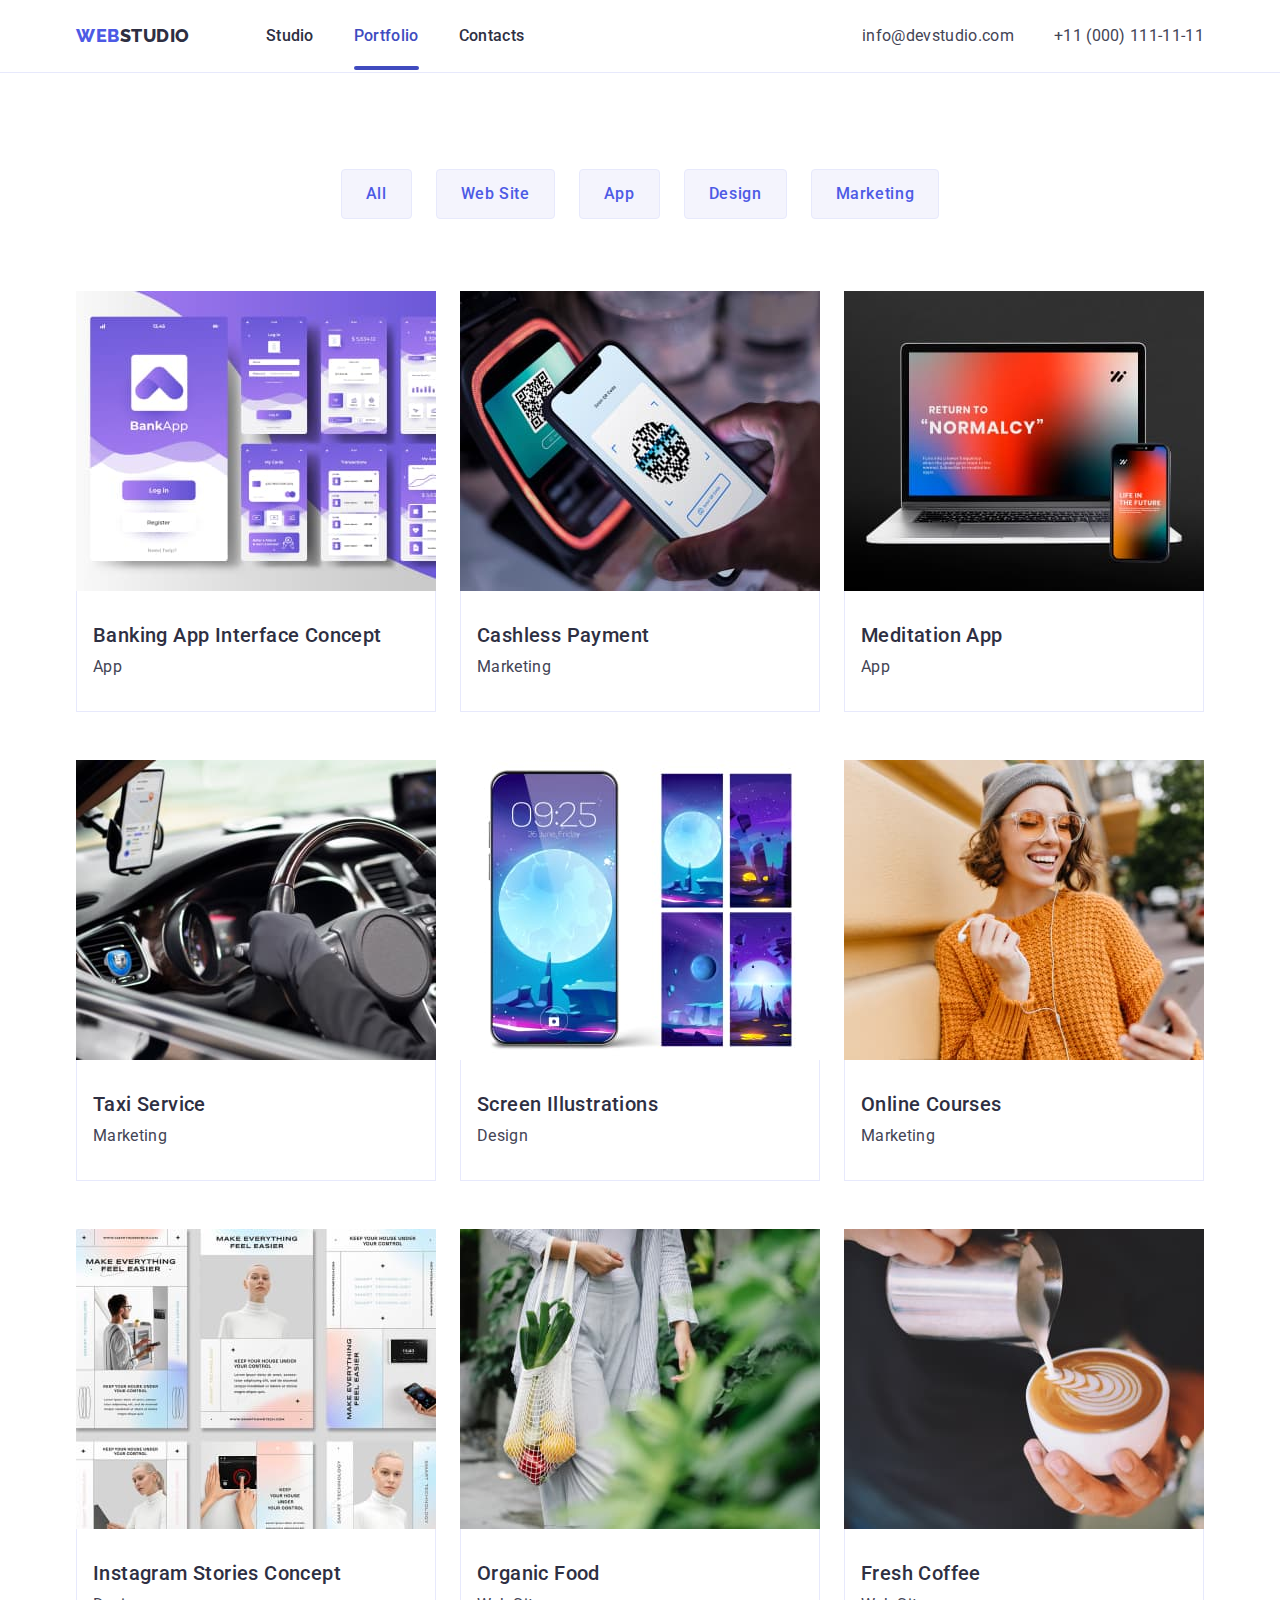
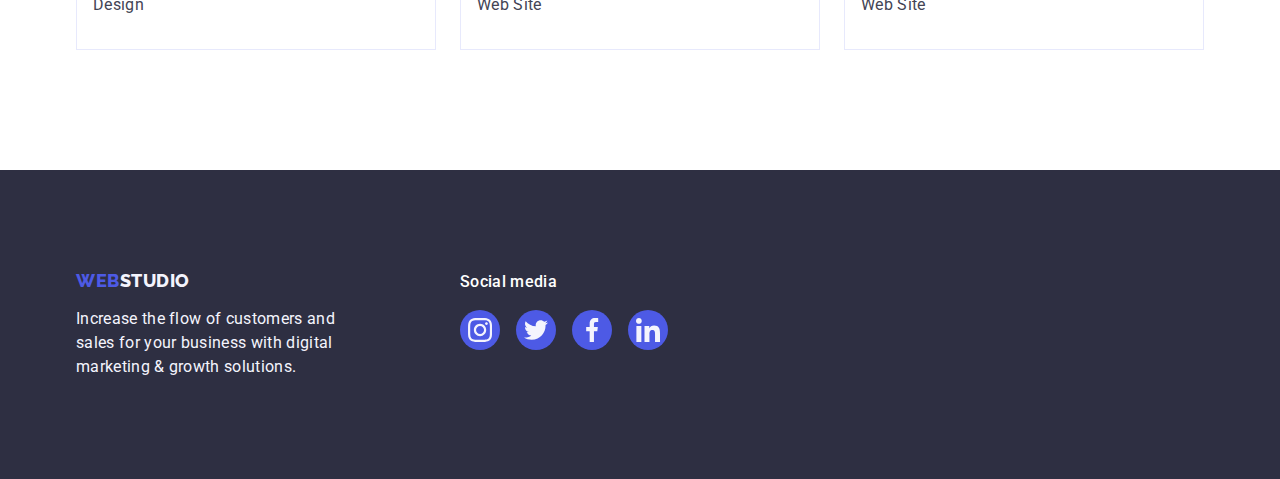
==== portfolio.html @ c29ea612 "initial" ====
<!DOCTYPE html>
<html lang="en">
  <head>
    <link
      rel="stylesheet"
      href="https://cdnjs.cloudflare.com/ajax/libs/modern-normalize/2.0.0/modern-normalize.min.css"
      integrity="sha512-4xo8blKMVCiXpTaLzQSLSw3KFOVPWhm/TRtuPVc4WG6kUgjH6J03IBuG7JZPkcWMxJ5huwaBpOpnwYElP/m6wg=="
      crossorigin="anonymous"
      referrerpolicy="no-referrer"
    />
    <link rel="preconnect" href="https://fonts.googleapis.com" />
    <link rel="preconnect" href="https://fonts.gstatic.com" crossorigin />
    <link
      href="https://fonts.googleapis.com/css2?family=Raleway:wght@100;200;300;400;500;600;700;800;900&family=Roboto:wght@100;300;400;500;700;900&display=swap"
      rel="stylesheet"
    />
    <link rel="preconnect" href="https://fonts.googleapis.com" />
    <link rel="preconnect" href="https://fonts.gstatic.com" crossorigin />
    <link
      href="https://fonts.googleapis.com/css2?family=Roboto:wght@100;300;400;500;700;900&display=swap"
      rel="stylesheet"
    />
    <link rel="stylesheet" href="./css/styles.css" />
    <meta charset="UTF-8" />
    <meta name="viewport" content="width=device-width, initial-scale=1.0" />
    <title>Document</title>
  </head>
  <body>
    <header class="header">
      <div class="headcon container">
        <nav class="nav">
          <a href="./portfolio.html" class="nav-logo link"
            >Web<span class="span">Studio</span></a
          >
          <ul class="list">
            <li class="nav-list-item">
              <a href="./index.html" class="nav-link-list link">Studio</a>
            </li>
            <li>
              <a href="./portfolio.html" class="active nav-link-list link"
                >Portfolio</a
              >
            </li>
            <li><a href="" class="nav-link-list link ">Contacts</a></li>
          </ul>
        </nav>
        <address class="address">
          <ul class="list">
            <li class="contact">
              <a href="mailto:info@devstudio.com" class="address-list link"
                >info@devstudio.com</a
              >
            </li>
            <li class="contact">
              <a href="tel:+110001111111" class="address-list link"
                >+11 (000) 111-11-11</a
              >
            </li>
          </ul>
        </address>
      </div>
    </header>
    <main>
      <section class="section-p">
        <div class="container">
          <h1 class="visually-hidden">it can not be empty</h1>

          <ul class="list-p">
            <li><button type="button" class="pbutton">All</button></li>
            <li><button type="button" class="pbutton">Web Site</button></li>
            <li><button type="button" class="pbutton">App</button></li>
            <li><button type="button" class="pbutton">Design</button></li>
            <li><button type="button" class="pbutton">Marketing</button></li>
          </ul>

          <ul class="list-p-two">
            <li class="list-p-two-item">
              <a href="" class="port link">
                <div class="card-image">
                  <img
                  src="./images/pimg1.jpg"
                  alt="image"
                  width="360"
                  class="display"
                />
                <p class="card-desc">14 Stylish and User-Friendly App Design Concepts · Task Manager App · Calorie Tracker App · Exotic Fruit Ecommerce App · Cloud Storage App</p>
                </div>
                
                <div class="list-p-two-con">
                  <h2 class="section-list">Banking App Interface Concept</h2>
                  <p class="section-par">App</p>
                </div>
              </a>
            </li>
            <li class="list-p-two-item">
              <a href="" class="port link">
                <div class="card-image">
                  <img
                  src="./images/pimg2.jpg"
                  alt="image"
                  width="360"
                  class="display"
                />
                <p class="card-desc">14 Stylish and User-Friendly App Design Concepts · Task Manager App · Calorie Tracker App · Exotic Fruit Ecommerce App · Cloud Storage App</p>
                
                </div>
                
                <div class="list-p-two-con">
                  <h2 class="section-list">Cashless Payment</h2>
                  <p class="section-par">Marketing</p>
                </div>
              </a>
            </li>
            <li class="list-p-two-item">
              <a href="" class="port link">
                <div class="card-image">
                  <img
                  src="./images/pimg3.jpg"
                  alt="image"
                  width="360"
                  class="display"
                />
                <p class="card-desc">14 Stylish and User-Friendly App Design Concepts · Task Manager App · Calorie Tracker App · Exotic Fruit Ecommerce App · Cloud Storage App</p>
                
                </div>
                
                <div class="list-p-two-con">
                  <h2 class="section-list">Meditation App</h2>
                  <p class="section-par">App</p>
                </div>
              </a>
            </li>
            <li class="list-p-two-item">
              <a href="" class="port link">
                <div class="card-image">
                  <img
                  src="./images/pimg4.jpg"
                  alt="image"
                  width="360"
                  class="display"
                />
                <p class="card-desc">14 Stylish and User-Friendly App Design Concepts · Task Manager App · Calorie Tracker App · Exotic Fruit Ecommerce App · Cloud Storage App</p>
                
                </div>
                <div class="list-p-two-con">
                  <h2 class="section-list">Taxi Service</h2>
                  <p class="section-par">Marketing</p>
                </div>
              </a>
            </li>
            <li class="list-p-two-item">
              <a href="" class="port link">
                <div class="card-image">
                  <img
                  src="./images/pimg5.jpg"
                  alt="image"
                  width="360"
                  class="display"
                />
                <p class="card-desc">14 Stylish and User-Friendly App Design Concepts · Task Manager App · Calorie Tracker App · Exotic Fruit Ecommerce App · Cloud Storage App</p>
                
                </div>
                <div class="list-p-two-con">
                  <h2 class="section-list">Screen Illustrations</h2>
                  <p class="section-par">Design</p>
                </div>
              </a>
            </li>
            <li class="list-p-two-item">
              <a href="" class="port link">
                <div class="card-image">
                  <img
                  src="./images/pimg6.jpg"
                  alt="image"
                  width="360"
                  class="display"
                />
                <p class="card-desc">14 Stylish and User-Friendly App Design Concepts · Task Manager App · Calorie Tracker App · Exotic Fruit Ecommerce App · Cloud Storage App</p>
                
                </div>
                <div class="list-p-two-con">
                  <h2 class="section-list">Online Courses</h2>
                  <p class="section-par">Marketing</p>
                </div>
              </a>
            </li>
            <li class="list-p-two-item">
              <a href="" class="port link">
                <div class="card-image">
                  <img
                  src="./images/pimg7.jpg"
                  alt="image"
                  width="360"
                  class="display"
                />
                <p class="card-desc">14 Stylish and User-Friendly App Design Concepts · Task Manager App · Calorie Tracker App · Exotic Fruit Ecommerce App · Cloud Storage App</p>
                
                </div>
                <div class="list-p-two-con">
                  <h2 class="section-list">Instagram Stories Concept</h2>
                  <p class="section-par">Design</p>
                </div>
              </a>
            </li>
            <li class="list-p-two-item">
              <a href="" class="port link">
                <div class="card-image">
                  <img
                  src="./images/pimg8.jpg"
                  alt="image"
                  width="360"
                  class="display"
                />
                <p class="card-desc">14 Stylish and User-Friendly App Design Concepts · Task Manager App · Calorie Tracker App · Exotic Fruit Ecommerce App · Cloud Storage App</p>
                
                </div>
                <div class="list-p-two-con">
                  <h2 class="section-list">Organic Food</h2>
                  <p class="section-par">Web Site</p>
                </div>
              </a>
            </li>
            <li class="list-p-two-item">
              <a href="" class="port link">
                <div class="card-image">
                  <img
                  src="./images/pimg9.jpg"
                  alt="image"
                  width="360"
                  class="display"
                />
                <p class="card-desc">14 Stylish and User-Friendly App Design Concepts · Task Manager App · Calorie Tracker App · Exotic Fruit Ecommerce App · Cloud Storage App</p>
                
                </div>
                <div class="list-p-two-con">
                  <h2 class="section-list">Fresh Coffee</h2>
                  <p class="section-par">Web Site</p>
                </div>
              </a>
            </li>
          </ul>
        </div>
      </section>
    </main>
    <footer class="foter">
        <div class="container">
          <div class="footer-wrap">
            <a href="./index.html" class="nav-logo link footer-link"
              >Web<span class="span-foter">Studio</span></a
            >
            <p class="foter-par">
              Increase the flow of customers and sales for your business with
              digital marketing & growth solutions.
            </p>
          </div>
          
          <div>
            <p class="footer-socmed">Social media</p>
            <ul class="footer-socmed-list">
              <!-- Insta -->
              <li class="footer-socmed-items">
                <a href="" class="footer-socmed-listitems-link">
                  <svg
                    class="socmed-svg"
                    xmlns="http://www.w3.org/2000/svg"
                    width="24"
                    height="24"
                  >
                  <use href="./images/icons.svg#foot-insta"></use>
                  </svg>
                </a>
              </li>
  
              <!-- Twitter -->
              <li class="footer-socmed-items">
                <a href="" class="footer-socmed-listitems-link">
                  <svg
                    class="socmed-svg"
                    xmlns="http://www.w3.org/2000/svg"
                    width="24"
                    height="24"
                  >
                  <use href="./images/icons.svg#foot-twit"></use>
                  </svg>
                </a>
              </li>
  
              <!-- facebook -->
              <li class="footer-socmed-items">
                <a href="" class="footer-socmed-listitems-link">
                  <svg
                    class="socmed-svg"
                    xmlns="http://www.w3.org/2000/svg"
                    width="24"
                    height="24"
                  >
                  <use href="./images/icons.svg#foot-fb"></use>
                  </svg>
                </a>
              </li>
  
              <!-- linkedin -->
              <li class="footer-socmed-items">
                <a href="" class="footer-socmed-listitems-link">
                  <svg
                    class="socmed-svg"
                    xmlns="http://www.w3.org/2000/svg"
                    width="24"
                    height="24"
                  >
                  <use href="./images/icons.svg#foot-link"></use>
                  </svg>
                </a>
              </li>  
  
            </ul>
          </div>
        </div>
      </footer>
  </body>
</html>
---- css/styles.css ----
:root {
  --blue: #4d5ae5;
  --grey: #2e2f42;
  --secbgcolor: #2e2f42;
  --parcolor: #434455;
  --fotcolor: #f4f4fd;
  --white: #fff;
}
* {
  box-sizing: border-box;
  margin: 0;
  padding: 0;
}
body {
  font-family: 'Roboto', sans-serif;
  color: #434455;
  background-color: #ffffff;
}
.h-shadow {
  box-shadow: 0px 2px 1px rgba(46, 47, 66, 0.08),
    0px 1px 1px rgba(46, 47, 66, 0.16), 0px 1px 6px rgba(46, 47, 66, 0.08);
}
.nav-logo {
  font-family: 'Raleway', sans-serif;
  font-weight: 800;
  font-size: 18px;
  line-height: 1.17;
  letter-spacing: 0.03em;
  text-transform: uppercase;
  color: var(--blue);
  margin-right: 76px;
}
.headcon {
  display: flex;
  justify-content: space-between;
  height: 72px;
}
.link {
  text-decoration: none;
}
.span {
  color: #2e2f42;
}
.list {
  list-style: none;
  display: flex;
  gap: 40px;
}
.nav-link-list {
  font-weight: 500;
  font-size: 16px;
  color: var(--grey);
  line-height: 1.5;
  letter-spacing: 0.02em;
  padding: 24px 0 24px;
}
.nav-link-list:hover {
  color: #404bbf;
}
.nav-link-list:focus {
  color: #404bbf;
}
.address {
  font-style: normal;
}
.address-list {
  line-height: 1.5;
  letter-spacing: 0.02em;
  color: #434455;
}
.address-list:hover {
  color: #404bbf;
}
.address-list:focus {
  color: #404bbf;
}
.sectionone {
  background-color: var(--secbgcolor);
  padding: 188px 0;
  margin: 0 auto;
  max-width: 1440px;
  background-image: linear-gradient(
      rgba(46, 47, 66, 0.7),
      rgba(46, 47, 66, 0.7)
    ),
    url(../images/people-office.jpg);
  background-repeat: no-repeat;
  background-position: center;
  background-size: cover;
}
.list-svg {
  display: flex;
  align-items: center;
  justify-content: center;
  height: 112px;
  background-color: #f4f4fd;
  border-radius: 4px;
  margin-bottom: 8px;
}
.section-header {
  font-size: 56px;
  line-height: 1.07;
  text-align: center;
  letter-spacing: 0.02em;
  color: #ffffff;
  max-width: 496px;
  margin: 0 auto 48px;
}
.button {
  background-color: #4d5ae5;
  font-family: 'Roboto', sans-serif;
  font-weight: 500;
  font-size: 16px;
  line-height: 1.5;
  letter-spacing: 0.04em;
  color: #ffffff;
  cursor: pointer;
  display: block;
  min-width: 169px;
  height: 56px;
  border: none;
  border-radius: 4px;
  margin: 0 auto;
  transition: background-color 250ms cubic-bezier(0.4, 0, 0.2, 1);
}
.pbutton {
  font-family: 'Roboto', sans-serif;
  font-weight: 500;
  font-size: 16px;
  line-height: 1.5;
  letter-spacing: 0.04em;
  color: var(--blue);
  background-color: var(--fotcolor);
  cursor: pointer;
  padding: 12px 24px;
  border: 1px solid #e7e9fc;
  border-radius: 4px;
  /* hw5 */
  transition: color 250ms cubic-bezier(0.4, 0, 0.2, 1),
    background-color 250ms cubic-bezier(0.4, 0, 0.2, 1),
    border-color 250ms cubic-bezier(0.4, 0, 0.2, 1),
    box-shadow 250ms cubic-bezier(0.4, 0, 0.2, 1);
}
.button:hover {
  background-color: #404bbf;
}
.button:focus {
  background-color: #404bbf;
}
/* .card-section {
  box-shadow: 0px 1px 6px rgba(46, 47, 66, 0.08),
    0px 1px 1px rgba(46, 47, 66, 0.16), 0px 2px 1px rgba(46, 47, 66, 0.8);
    border-radius: 0px 0px 4px 4px;
} */
.social-media {
  display: flex;
  justify-content: center;
  gap: 24px;
}
.section-list {
  font-weight: 500;
  font-size: 20px;
  line-height: 1.2;
  letter-spacing: 0.02em;
  color: var(--secbgcolor);
  margin-bottom: 8px;
  text-align: left;
}
.section-par {
  font-size: 16px;
  line-height: 1.5;
  letter-spacing: 0.02em;
  color: var(--parcolor);
  text-align: left;
  text-transform: capitalize;
}
.section-c-head {
  font-size: 36px;
  line-height: 1.11;
  text-align: center;
  letter-spacing: 0.02em;
  text-transform: capitalize;
  color: var(--secbgcolor);
  margin-bottom: 72px;
}
.section-c-item {
  width: calc((100% - 48px) / 3);
}
.section-d {
  background-color: #f4f4fd;
  padding: 120px 0;
}
.section-d-list {
  background-color: #ffffff;
  width: calc((100% - 72px) / 4);
  border-radius: 0px 0px 4px 4px;
  /* h4 */
  box-shadow: 0px 1px 6px rgba(46, 47, 66, 0.08),
    0px 1px 1px rgba(46, 47, 66, 0.16), 0px 2px 1px rgba(46, 47, 66, 0.08);
}
.socmed {
  width: 40px;
  height: 40px;
  list-style: none;
}
.socmed-link {
  width: 100%;
  height: 100%;
  background-color: var(--blue);
  border-radius: 50%;
  display: flex;
  align-items: center;
  justify-content: center;
  /* hw5 */
  transition: background-color 250ms cubic-bezier(0.4, 0, 0.2, 1);
}
.socmed-link:hover {
  background-color: #404bbf;
}
.socmed-link:focus {
  background-color: #404bbf;
}
.socmed-svg {
  fill: var(--fotcolor);
}
/* section5 */
.customers {
  padding: 120px 0;
}
.cust-header {
  font-size: 36px;
  line-height: 1.11;
  color: var(--grey);
  margin-bottom: 72px;
}
.cust-list {
  display: flex;
  gap: 24px;
  list-style: none;
}
.cust-list-item {
  width: calc((100% - 120px) / 6);
  height: 88px;
}
.cust-list-link {
  width: 100%;
  height: 100%;
  border: 1px solid #8e8f99;
  border-radius: 4px;
  display: flex;
  align-items: center;
  justify-content: center;
  color: #8e8f99;
  /* h5 */
  transition: border-color 250ms cubic-bezier(0.4, 0, 0.2, 1),
    color 250ms cubic-bezier(0.4, 0, 0.2, 1);
}
.cust-list-link:hover,
.cust-list-link:focus {
  border-color: #404bbf;
  color: #404bbf;
}
.cust-svg {
  fill: currentColor;
}
/* footer */
/* hw4 */
.footer-wrap {
  margin-right: 120px;
}
.footer-socmed {
  font-weight: 500;
  font-size: 16px;
  line-height: 1.5;
  letter-spacing: 0.02em;
  color: var(--white);
  margin-bottom: 16px;
}
.footer-socmed-list {
  display: flex;
  gap: 16px;
  list-style: none;
}
.footer-socmed-items {
  width: 40px;
  height: 40px;
}
.footer-socmed-listitems-link {
  width: 100%;
  height: 100%;
  background-color: var(--blue);
  border-radius: 50%;
  display: flex;
  align-items: center;
  justify-content: center;
  transition: background-color 250ms cubic-bezier(0.4, 0, 0.2, 1);
}
.footer-socmed-listitems-link:hover,
.footer-socmed-listitems-link:focus {
  background-color: #31d0aa;
}
/* .foot-socmed-svg{
  fill: var(--fotcolor);
} */
.foter {
  background-color: var(--grey);
  padding: 100px 0;
}
.foter > .container {
  display: flex;
  align-items: baseline;
}
.span-foter {
  color: #f4f4fd;
}
.foter-par {
  line-height: 1.5;
  color: var(--fotcolor);
  letter-spacing: 0.02em;
  max-width: 264px;
}
.pbutton:hover,
.pbutton:focus {
  color: #ffffff;
  background-color: #404bbf;
  border: 1px solid transparent;
  box-shadow: 0px 3px 1px rgba(0, 0, 0, 0.1), 0px 2px 1px rgba(0, 0, 0, 0.08),
    0px 2px 2px rgba(0, 0, 0, 0.12);
}
.port.link {
  display: block;
}
.port.link:hover,
.port.link:focus {
  box-shadow: 0px 1px 6px rgba(46, 47, 66, 0.08),
    0px 1px 1px rgba(46, 47, 66, 0.16), 0px 2px 1px rgba(46, 47, 66, 0.08);
    
}
.display {
  display: block;
}
.header {
  border-bottom: 1px solid #e7e9fc;
}
.container {
  /* display: flex; */
  width: 1158px;
  margin: 0 auto;
  padding: 0 15px;
}
.nav,
.address {
  display: flex;
  align-items: center;
}
.sectiontwo {
  padding: 120px 0;
}
.listabout {
  list-style: none;
  display: flex;
  gap: 24px;
}
.section-par-team {
  font-size: 16px;
  line-height: 1.5;
  letter-spacing: 0.02em;
  color: var(--parcolor);
  text-align: center;
}
.listabout .section-par {
  font-size: 16px;
  line-height: 1.5;
  letter-spacing: 0.02em;
  color: var(--parcolor);
  text-align: left;
  /* text-align: center; */
}
.visually-hidden {
  position: absolute;
  width: 1px;
  height: 1px;
  margin: -1px;
  border: 0;
  padding: 0;
  white-space: nowrap;
  clip-path: inset(100%);
  clip: rect(0 0 0 0);
  overflow: hidden;
  outline: 0;
  outline-offset: 0;
}
.list-item {
  /* margin-right: 24px;    */
  width: calc((100% - 72px) / 4);
}
.section-c {
  padding: 120px;
}
.section-c-item {
  width: calc((100% - 48px) / 3);
}
.section-d-header {
  text-align: center;
  margin-bottom: 8px;
}
.section-d-item {
  padding: 32px 0;
}
.footer-link {
  display: inline-block;
  margin-bottom: 16px;
}
.section-p {
  padding-top: 96px;
  padding-bottom: 120px;
}
.list-p {
  list-style: none;
  display: flex;
  justify-content: center;
  margin-bottom: 72px;
  gap: 24px;
}
.list-p-two {
  list-style: none;
  display: flex;
  flex-wrap: wrap;
  column-gap: 24px;
  row-gap: 48px;
}
.list-p-two-item {
  width: calc((100% - 48px) / 3);
}
.list-p-two-con {
  padding: 32px 16px;
  border: 1px solid #e7e9fc;
  border-top: none;
}
.foterlink {
  line-height: 1.5;
  display: inline-block;
  letter-spacing: 0.02em;
  max-width: 264px;
  margin-bottom: 16px;
}
/* HW5 */
.active.link {
  color: #404bbf;
  position: relative;
  transition: color 250ms cubic-bezier(0.4, 0, 0.2, 1);
}

.active::after {
  content: '';
  position: absolute;
  left: 0;
  bottom: -1px;
  height: 4px;
  border-radius: 2px;
  width: 100%;
  background-color: #404bbf;
}
.contact > .link {
  transition: color 250ms cubic-bezier(0.4, 0, 0.2, 1);
}
.modal {
  position: fixed;
  top: 0;
  width: 100%;
  height: 100%;
  background-color: rgba(46, 47, 66, 0.4);
  transition: opacity 250ms cubic-bezier(0.4, 0, 0.2, 1),
    visibility 250ms cubic-bezier(0.4, 0, 0.2, 1);
}

.is-hidden {
  opacity: 0;
  visibility: hidden;
  pointer-events: none;
}
.modal-window {
  position: absolute;
  top: 50%;
  left: 50%;
  transform: translate(-50%, -50%) scale(1);
  width: 408px;
  min-height: 584px;
  background: #fcfcfc;
  box-shadow: 0px 1px 1px rgba(0, 0, 0, 0.14), 0px 1px 3px rgba(0, 0, 0, 0.12),
    0px 2px 1px rgba(0, 0, 0, 0.2);
  border-radius: 4px;
  transition: transform 250ms cubic-bezier(0.4, 0, 0.2, 1);
}

.mod-button-close {
  position: absolute;
  top: 24px;
  right: 24px;
  width: 24px;
  height: 24px;
  border-radius: 50%;
  display: flex;
  align-items: center;
  justify-content: center;
  background-color: #e7e9fc;
  border: 1px solid rgba(0, 0, 0, 0.1);
  padding: 0;
  cursor: pointer;
  transition: background-color 250ms cubic-bezier(0.4, 0, 0.2, 1),
    border 250ms cubic-bezier(0.4, 0, 0.2, 1);
}

.mod-button-close:hover,
.mod-button-close:focus {
  background-color: #404bbf;
  border: none;
}

.mod-button-close-svg {
  transition: fill 250ms cubic-bezier(0.4, 0, 0.2, 1);
}

.mod-button-close:hover,
.mod-button-close:focus {
  fill: #ffffff;
}
.port{
  transition: box-shadow 250ms cubic-bezier(0.4, 0, 0.2, 1);
}
.port:hover .card-desc,
.port:focus .card-desc{
  transform: translateY(0%);
}
.card-image{
 position: relative; 
 overflow: hidden;
}
.card-desc {
  position: absolute;
  top: 0;
  font-size: 16px;
  line-height: 1.5;
  letter-spacing: 0.02em;
  color: var(--fotcolor);
  padding: 40px 32px;
  background-color: var(--blue);
  height: 100%;
  width: 100%;
  transform: translateY(100%);
  transition: transform 250ms cubic-bezier(0.4, 0, 0.2, 1);
}
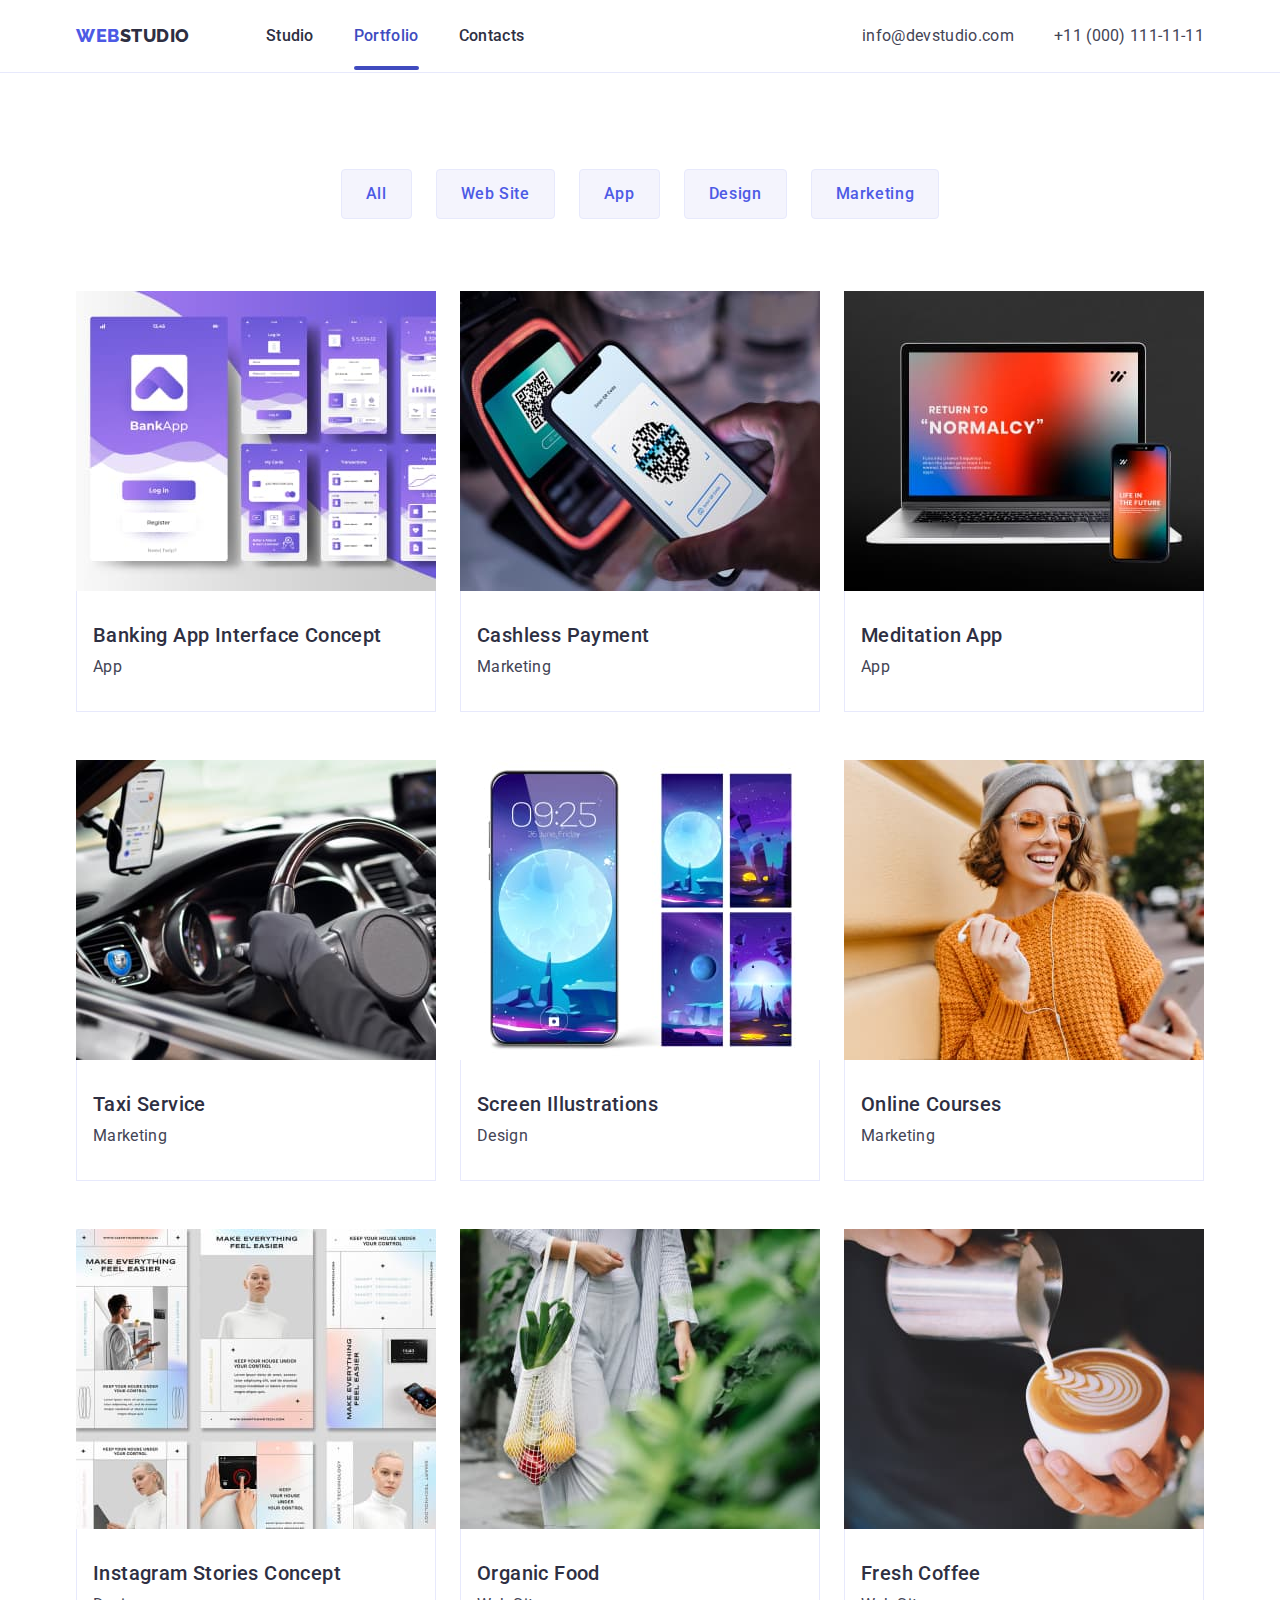
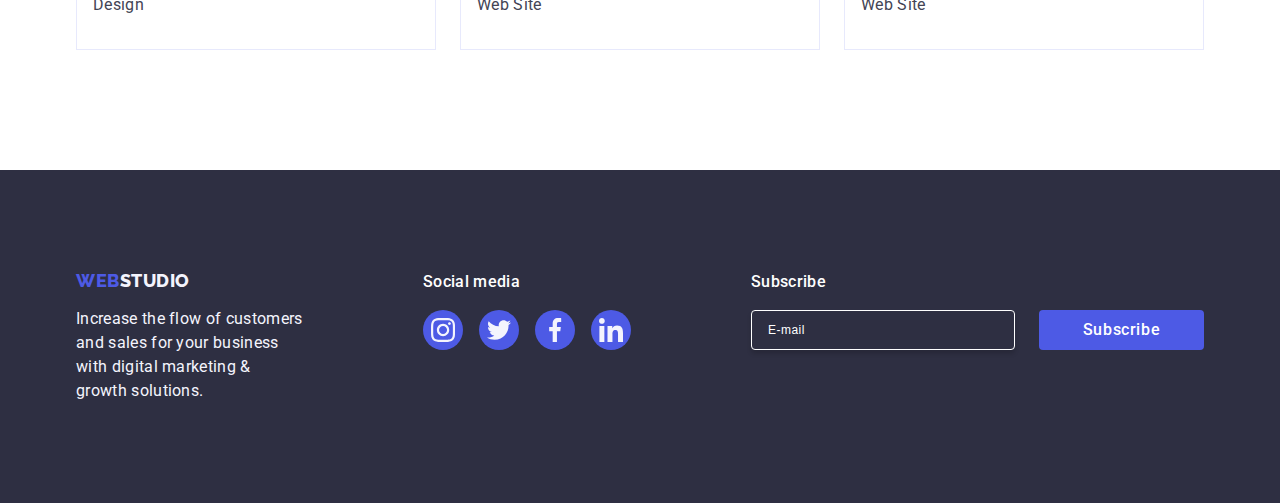
==== commit 559a6924: "Update portfolio.html" ====
--- a/portfolio.html
+++ b/portfolio.html
@@ -254,7 +254,7 @@
             </p>
           </div>
           
-          <div>
+          <div class="footer-wrap">
             <p class="footer-socmed">Social media</p>
             <ul class="footer-socmed-list">
               <!-- Insta -->
@@ -315,6 +315,16 @@
   
             </ul>
           </div>
+          <div class="form-container">
+            <p class="form-par">Subscribe</p>
+            <form class="form">
+              <label class="label">
+                <input type="email" placeholder="E-mail" class="input"/>
+              </label>
+              <button type="submit" class="button">Subscribe</button>
+            </form>
+            
+          </div>
         </div>
       </footer>
   </body>
--- a/css/styles.css
+++ b/css/styles.css
@@ -348,6 +348,9 @@
   margin: 0 auto;
   padding: 0 15px;
 }
+.social-con{
+  margin-right: 120px;
+}
 .nav,
 .address {
   display: flex;
@@ -550,3 +553,39 @@
   transform: translateY(100%);
   transition: transform 250ms cubic-bezier(0.4, 0, 0.2, 1);
 }
+/* HW6 */
+.form-par{
+  margin-bottom: 16px;
+  font-weight: 500;
+  font-size: 16px;
+  line-height: 1.5;
+  letter-spacing: 0.02em;
+  color: #ffffff;
+}
+.form{
+  display: flex;
+  gap: 24px;
+}
+.input{
+  width: 264px;
+  height: 40px;
+  border: 1px solid #ffffff;
+  background-color: transparent;
+  font-size: 12px;
+  line-height: 1.5;
+  letter-spacing: 0.04em;
+  padding-left: 16px;
+  box-shadow: 0px 4px 4px 0px rgba(0, 0, 0, 0.15);
+  border-radius: 4px;
+  color: #ffffff;
+}
+::placeholder{
+  color: #ffffff;
+}
+.button{
+  min-width: 165px;
+  height: 40px;
+  display: flex;
+  justify-content: center;
+  align-items: center ;
+}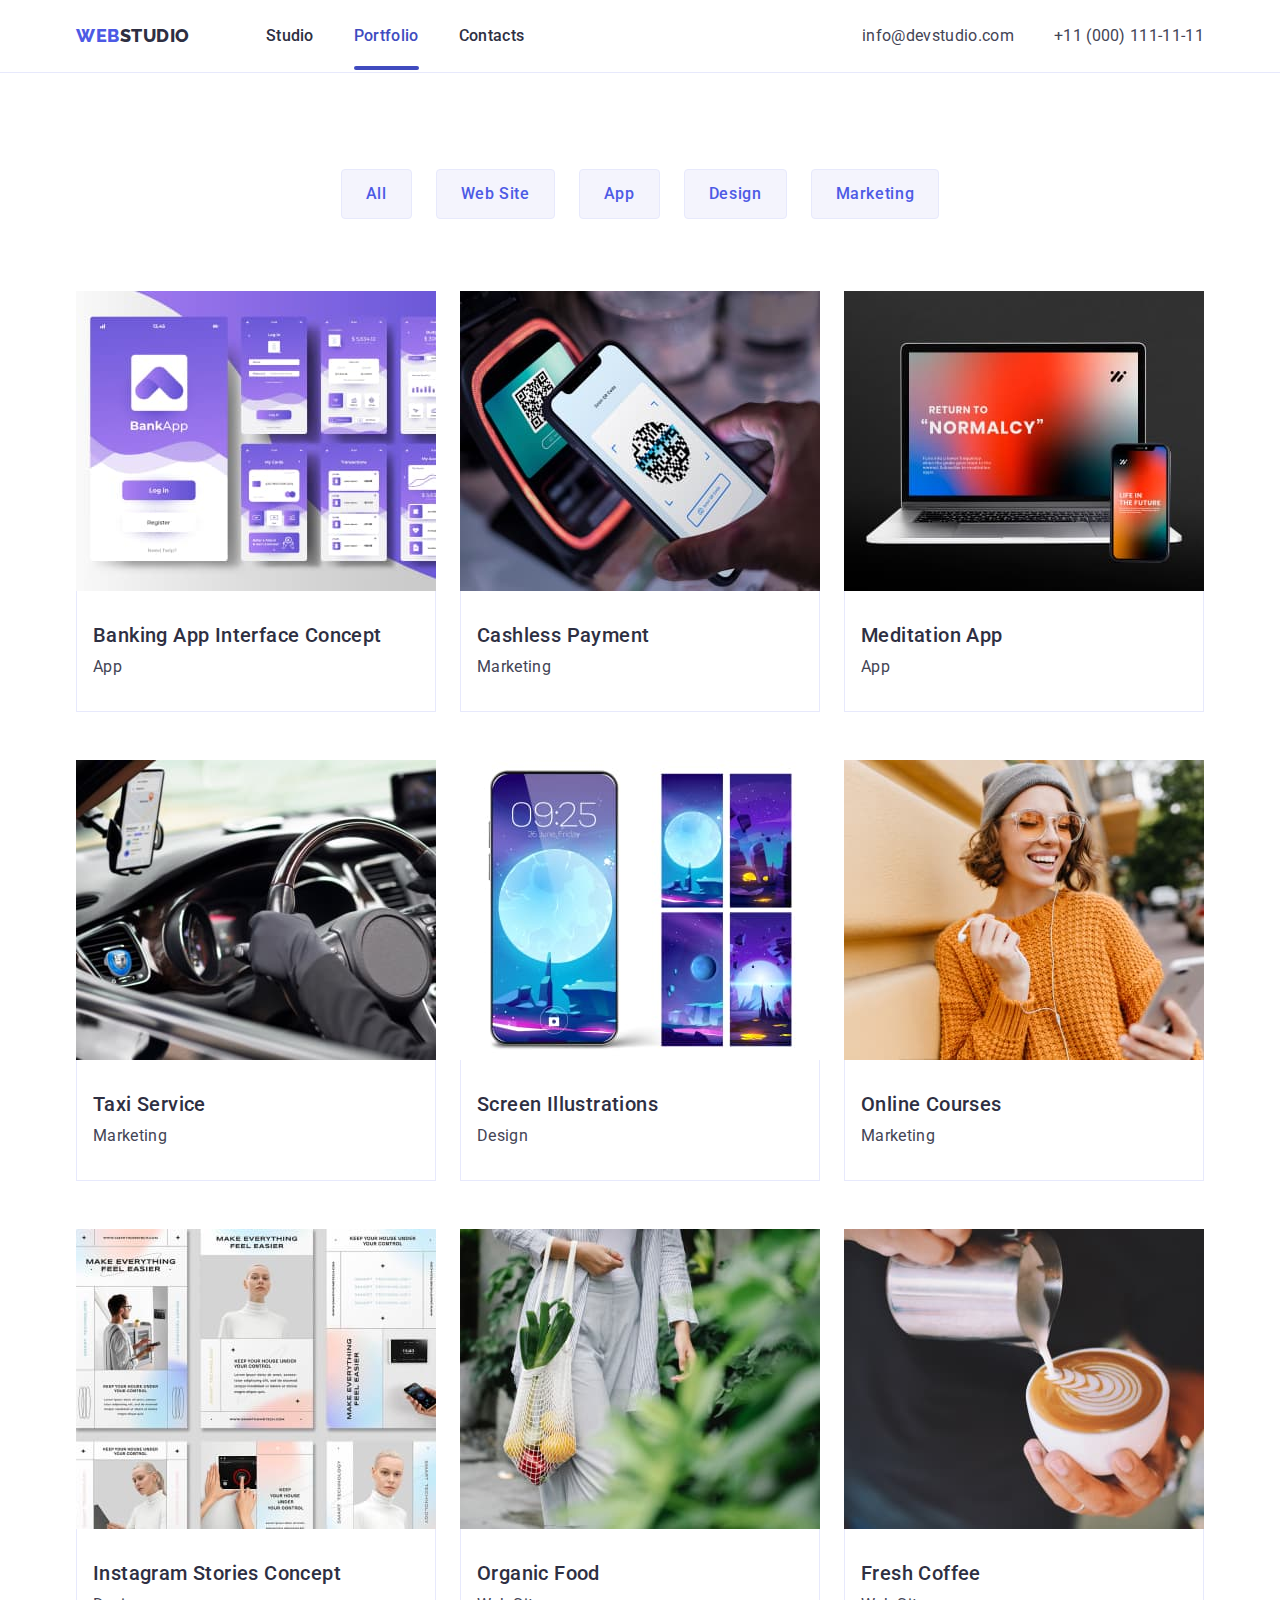
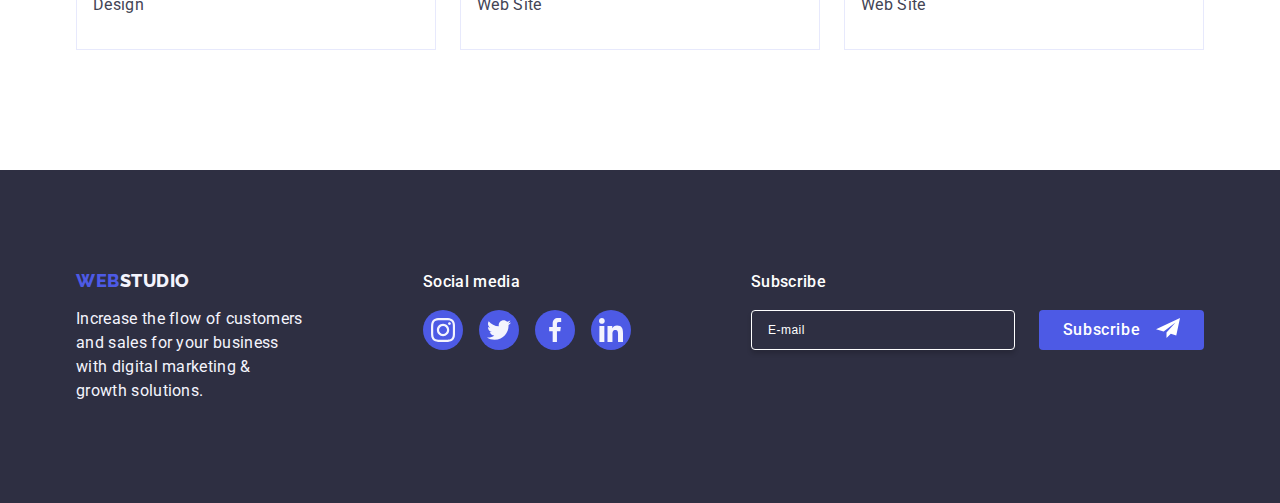
==== commit 5b7d855d: "Update portfolio.html" ====
--- a/portfolio.html
+++ b/portfolio.html
@@ -319,9 +319,14 @@
             <p class="form-par">Subscribe</p>
             <form class="form">
               <label class="label">
-                <input type="email" placeholder="E-mail" class="input"/>
+                <input type="email" placeholder="E-mail" class="input" name="form-input"/>
               </label>
-              <button type="submit" class="button">Subscribe</button>
+              <button type="submit" class="form-button">
+                Subscribe
+                <svg width="24" height="24" class="send-svg">
+                  <use href="./images/icons.svg#send"></use>
+                </svg>
+              </button>
             </form>
             
           </div>
--- a/css/styles.css
+++ b/css/styles.css
@@ -5,6 +5,8 @@
   --parcolor: #434455;
   --fotcolor: #f4f4fd;
   --white: #fff;
+  --modalcol: #8e8f99;
+  --checkcol:#404bff;
 }
 * {
   box-sizing: border-box;
@@ -334,7 +336,6 @@
 .port.link:focus {
   box-shadow: 0px 1px 6px rgba(46, 47, 66, 0.08),
     0px 1px 1px rgba(46, 47, 66, 0.16), 0px 2px 1px rgba(46, 47, 66, 0.08);
-    
 }
 .display {
   display: block;
@@ -348,7 +349,7 @@
   margin: 0 auto;
   padding: 0 15px;
 }
-.social-con{
+.social-con {
   margin-right: 120px;
 }
 .nav,
@@ -494,6 +495,8 @@
     0px 2px 1px rgba(0, 0, 0, 0.2);
   border-radius: 4px;
   transition: transform 250ms cubic-bezier(0.4, 0, 0.2, 1);
+
+  padding: 72px 24px 24px 24px;
 }
 
 .mod-button-close {
@@ -528,16 +531,16 @@
 .mod-button-close:focus {
   fill: #ffffff;
 }
-.port{
+.port {
   transition: box-shadow 250ms cubic-bezier(0.4, 0, 0.2, 1);
 }
 .port:hover .card-desc,
-.port:focus .card-desc{
+.port:focus .card-desc {
   transform: translateY(0%);
 }
-.card-image{
- position: relative; 
- overflow: hidden;
+.card-image {
+  position: relative;
+  overflow: hidden;
 }
 .card-desc {
   position: absolute;
@@ -554,7 +557,7 @@
   transition: transform 250ms cubic-bezier(0.4, 0, 0.2, 1);
 }
 /* HW6 */
-.form-par{
+.form-par {
   margin-bottom: 16px;
   font-weight: 500;
   font-size: 16px;
@@ -562,11 +565,11 @@
   letter-spacing: 0.02em;
   color: #ffffff;
 }
-.form{
+.form {
   display: flex;
   gap: 24px;
 }
-.input{
+.input {
   width: 264px;
   height: 40px;
   border: 1px solid #ffffff;
@@ -579,13 +582,150 @@
   border-radius: 4px;
   color: #ffffff;
 }
-::placeholder{
+::placeholder {
   color: #ffffff;
 }
-.button{
+.form-button {
   min-width: 165px;
   height: 40px;
   display: flex;
   justify-content: center;
-  align-items: center ;
-}+  align-items: center;
+  background-color: #4d5ae5;
+  cursor: pointer;
+  color: #ffffff;
+  font-family: 'Roboto', sans-serif;
+  font-weight: 500;
+  font-size: 16px;
+  line-height: 1.5;
+  letter-spacing: 0.04em;
+  border: none;
+  border-radius: 4px;
+}
+.send-svg {
+  margin-left: 16px;
+}
+.modal-par {
+  font-weight: 500;
+  font-size: 16px;
+  line-height: 1.5;
+  text-align: center;
+  letter-spacing: 0.02em;
+  color: var(--grey);
+  margin-bottom: 16px;
+}
+.modal-form {
+  margin-bottom: 8px;
+}
+.modal-label {
+  font-size: 12px;
+  line-height: 1.17;
+  letter-spacing: 0.04em;
+  color: var(--modalcol);
+  display: block;
+  margin-bottom: 4px;
+}
+.modal-icon {
+  position: relative;
+}
+.modal-input {
+  width: 100%;
+  height: 40px;
+  border: 1px solid rgba(46, 47, 66, 0.4);
+  border-radius: 4px;
+  background-color: transparent;
+  padding-left: 38px;
+  outline: transparent;
+  transition: border-color 250ms cubic-bezier(0.4, 0, 0.2, 1);
+}
+.modal-input:focus {
+  border-color: #4d5ae5;
+}
+.modal-svg {
+  position: absolute;
+  left: 16px;
+  top: 50%;
+  transform: translateY(-50%);
+  transition: fill 250ms cubic-bezier(0.4, 0, 0.2, 1);
+}
+.modal-input:focus + .modal-svg {
+  fill: #4d5ae5;
+}
+.modal-comment {
+  margin-bottom: 16px;
+}
+.modal-textarea {
+  width: 100%;
+  height: 120px;
+  font-size: 12px;
+  line-height: 1.17;
+  letter-spacing: 0.04em;
+  color: rgba(46, 47, 66, 0.4);
+  border: 1px solid rgba(46, 47, 66, 0.4);
+  border-radius: 4px;
+  background-color: transparent;
+  padding: 8px 16px;
+  outline: transparent;
+  resize: none;
+  transition: border-color 250ms cubic-bezier(0.4, 0, 0.2, 1);
+}
+.modal-textarea:focus {
+  border-color: #4d5ae5;
+}
+.modal-check {
+  margin-bottom: 24px;
+}
+.user-privacy:checked{
+  background-color: var(--checkcol);
+  border: none;
+  fill: var(--fotcolor);
+}
+.label-privacy:checked{
+  background-color: var(--checkcol);
+  border: none;
+  fill: var(--fotcolor);
+}
+.label-privacy {
+  display: block;
+  font-size: 12px;
+  line-height: 1.17;
+  letter-spacing: 0.04em;
+  align-items: center;
+  justify-content: center;
+  fill: transparent;
+  color: var(--modalcol);
+}
+.label-span {
+  width: 16px;
+  height: 16px;
+  border: 1px solid rgba(46, 47, 66, 0.4);
+  border-radius: 2px;
+  transition: background-color 250ms cubic-bezier(0.4, 0, 0.2, 1),
+    border 250ms cubic-bezier(0.4, 0, 0.2, 1),
+    fill 250ms cubic-bezier(0.4, 0, 0.2, 1);
+  display: inline-flex;
+  align-items: center;
+  justify-content: center;
+  fill: transparent;
+}
+.modal-link{
+  color:var(--blue);
+
+}
+.modal-button{
+  display: block;
+  min-width: 169px;
+  height: 56px;
+  font-family: 'Roboto',sans-serif;
+  margin: auto;
+  font-weight: 500;
+  font-size: 16px;
+  line-height: 1.5;
+  letter-spacing: 0.04em;
+  color: #ffffff;
+  cursor: pointer;
+  background-color: #4d5ae5;
+  border: none;
+  border-radius: 4px;
+  transition: background-color 250ms cubic-bezier(0.4, 0, 0.2, 1);
+}
